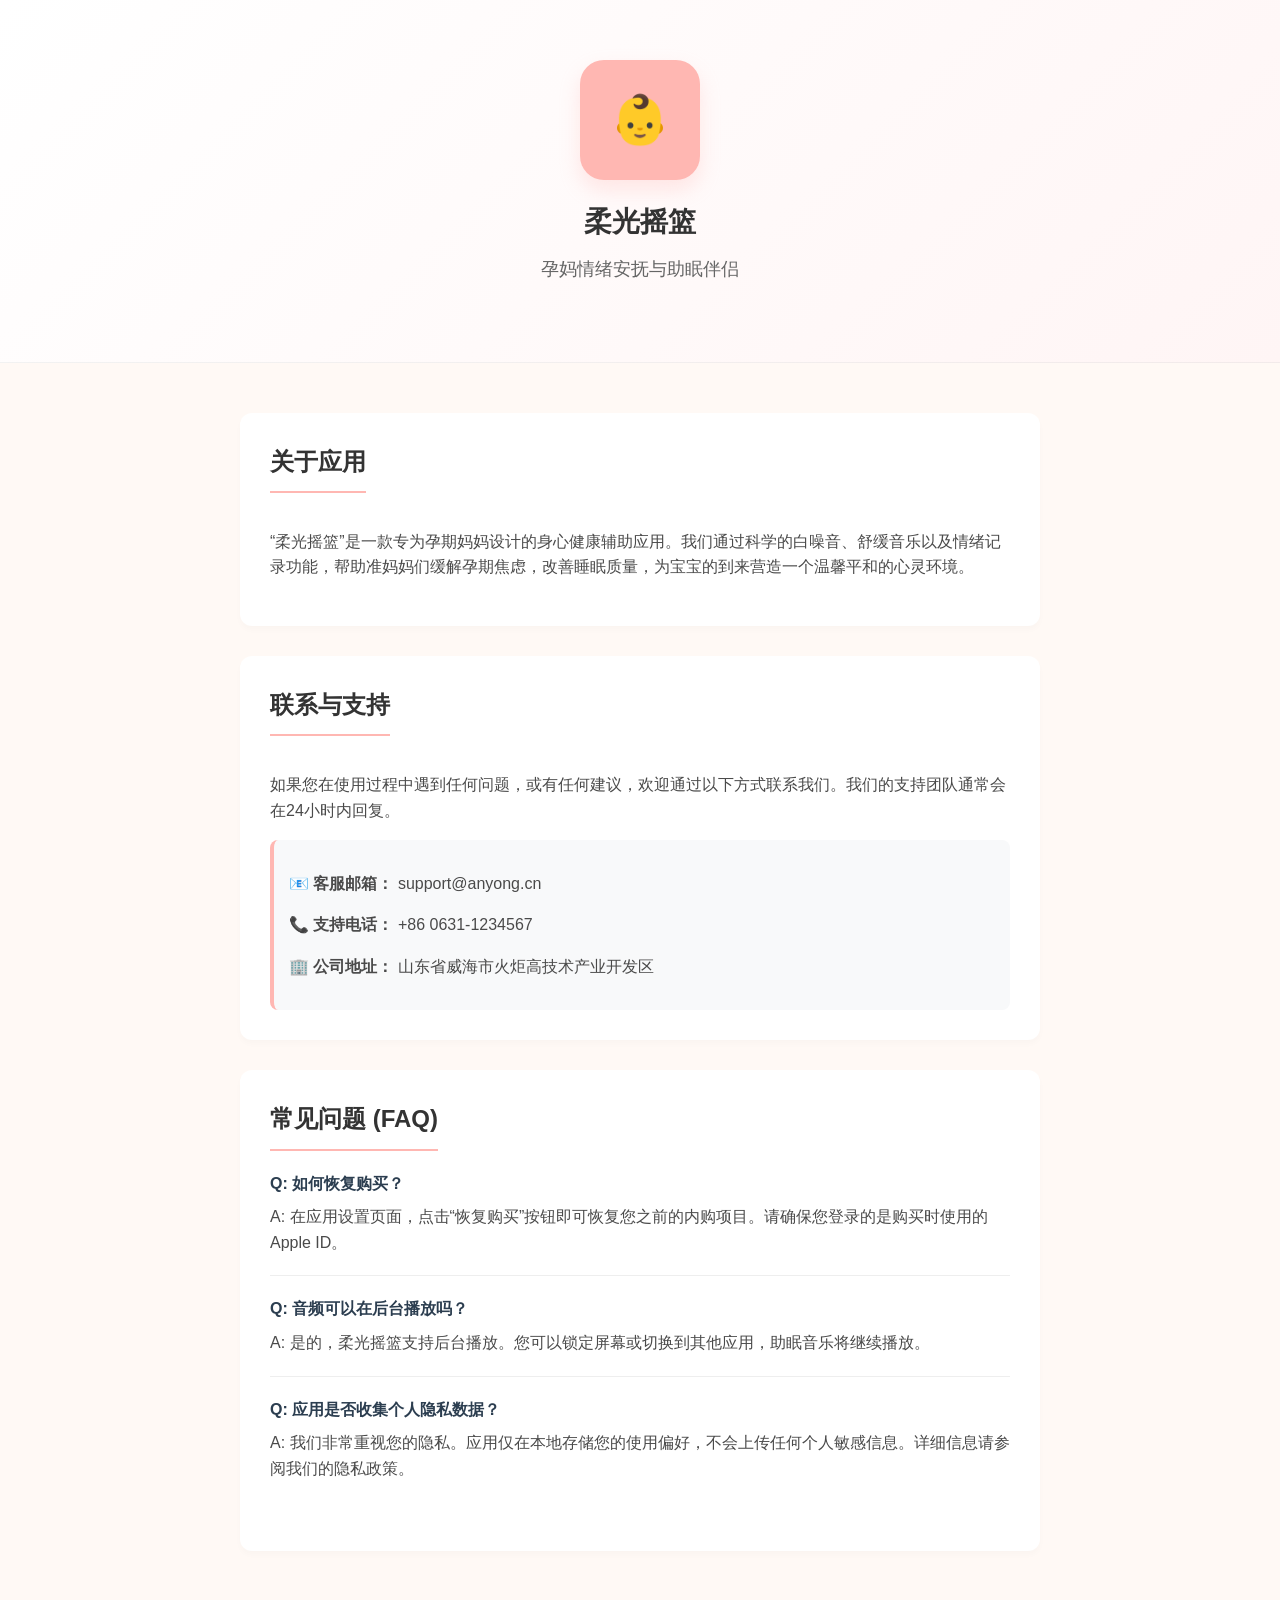
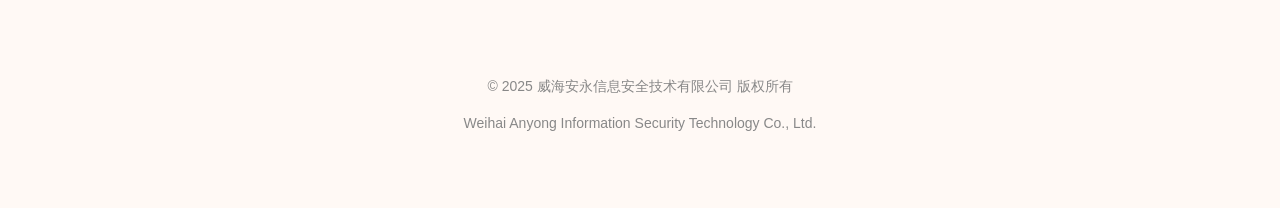
==== website/moments/index.html @ 483d58cd "feat: 增加柔光摇篮说明" ====
<!DOCTYPE html>
<html lang="zh-CN">

<head>
    <meta charset="UTF-8">
    <meta name="viewport" content="width=device-width, initial-scale=1.0">
    <meta name="description" content="柔光摇篮-孕妈情绪安抚与助眠伴侣 - 官方支持页面。提供应用介绍、使用帮助、常见问题解答及联系方式。">
    <meta name="keywords" content="柔光摇篮, 孕妈, 情绪安抚, 助眠, iOS应用, 支持">
    <title>柔光摇篮 - 应用支持</title>
    <style>
        :root {
            --primary-color: #FFB7B2;
            /* Soft pink */
            --secondary-color: #FFDAC1;
            /* Soft peach */
            --text-color: #4A4A4A;
            --bg-color: #FFF9F5;
            --white: #ffffff;
        }

        body {
            font-family: -apple-system, BlinkMacSystemFont, "Segoe UI", Roboto, Helvetica, Arial, sans-serif;
            line-height: 1.6;
            color: var(--text-color);
            background-color: var(--bg-color);
            margin: 0;
            padding: 0;
        }

        .container {
            max-width: 800px;
            margin: 0 auto;
            padding: 20px;
        }

        header {
            text-align: center;
            padding: 40px 0;
            background: linear-gradient(135deg, #fff 0%, #fff5f5 100%);
            border-bottom: 1px solid rgba(0, 0, 0, 0.05);
        }

        .app-icon {
            width: 120px;
            height: 120px;
            background-color: var(--primary-color);
            border-radius: 24px;
            margin: 0 auto 20px;
            display: flex;
            align-items: center;
            justify-content: center;
            color: white;
            font-size: 48px;
            box-shadow: 0 10px 20px rgba(255, 183, 178, 0.3);
        }

        h1 {
            margin: 0;
            font-size: 28px;
            color: #333;
        }

        .subtitle {
            color: #666;
            margin-top: 10px;
            font-size: 18px;
        }

        section {
            background: var(--white);
            border-radius: 12px;
            padding: 30px;
            margin: 30px 0;
            box-shadow: 0 4px 6px rgba(0, 0, 0, 0.02);
        }

        h2 {
            color: #333;
            border-bottom: 2px solid var(--primary-color);
            padding-bottom: 10px;
            margin-top: 0;
            display: inline-block;
        }

        .contact-info {
            background-color: #f8f9fa;
            padding: 15px;
            border-radius: 8px;
            border-left: 4px solid var(--primary-color);
        }

        .faq-item {
            margin-bottom: 20px;
            border-bottom: 1px solid #eee;
            padding-bottom: 20px;
        }

        .faq-item:last-child {
            border-bottom: none;
        }

        .question {
            font-weight: bold;
            color: #2c3e50;
            margin-bottom: 8px;
        }

        footer {
            text-align: center;
            padding: 40px 0;
            color: #888;
            font-size: 14px;
        }

        @media (max-width: 600px) {
            .container {
                padding: 15px;
            }

            section {
                padding: 20px;
            }
        }
    </style>
</head>

<body>

    <header>
        <div class="container">
            <div class="app-icon">
                <span>👶</span>
            </div>
            <h1>柔光摇篮</h1>
            <p class="subtitle">孕妈情绪安抚与助眠伴侣</p>
        </div>
    </header>

    <div class="container">
        <section id="about">
            <h2>关于应用</h2>
            <p>“柔光摇篮”是一款专为孕期妈妈设计的身心健康辅助应用。我们通过科学的白噪音、舒缓音乐以及情绪记录功能，帮助准妈妈们缓解孕期焦虑，改善睡眠质量，为宝宝的到来营造一个温馨平和的心灵环境。</p>
        </section>

        <section id="contact">
            <h2>联系与支持</h2>
            <p>如果您在使用过程中遇到任何问题，或有任何建议，欢迎通过以下方式联系我们。我们的支持团队通常会在24小时内回复。</p>
            <div class="contact-info">
                <p><strong>📧 客服邮箱：</strong> support@anyong.cn</p>
                <p><strong>📞 支持电话：</strong> +86 0631-1234567</p>
                <p><strong>🏢 公司地址：</strong> 山东省威海市火炬高技术产业开发区</p>
            </div>
        </section>

        <section id="faq">
            <h2>常见问题 (FAQ)</h2>

            <div class="faq-item">
                <div class="question">Q: 如何恢复购买？</div>
                <div class="answer">A: 在应用设置页面，点击“恢复购买”按钮即可恢复您之前的内购项目。请确保您登录的是购买时使用的Apple ID。</div>
            </div>

            <div class="faq-item">
                <div class="question">Q: 音频可以在后台播放吗？</div>
                <div class="answer">A: 是的，柔光摇篮支持后台播放。您可以锁定屏幕或切换到其他应用，助眠音乐将继续播放。</div>
            </div>

            <div class="faq-item">
                <div class="question">Q: 应用是否收集个人隐私数据？</div>
                <div class="answer">A: 我们非常重视您的隐私。应用仅在本地存储您的使用偏好，不会上传任何个人敏感信息。详细信息请参阅我们的隐私政策。</div>
            </div>
        </section>
    </div>

    <footer>
        <div class="container">
            <p>&copy; 2025 威海安永信息安全技术有限公司 版权所有</p>
            <p>Weihai Anyong Information Security Technology Co., Ltd.</p>
        </div>
    </footer>

</body>

</html>
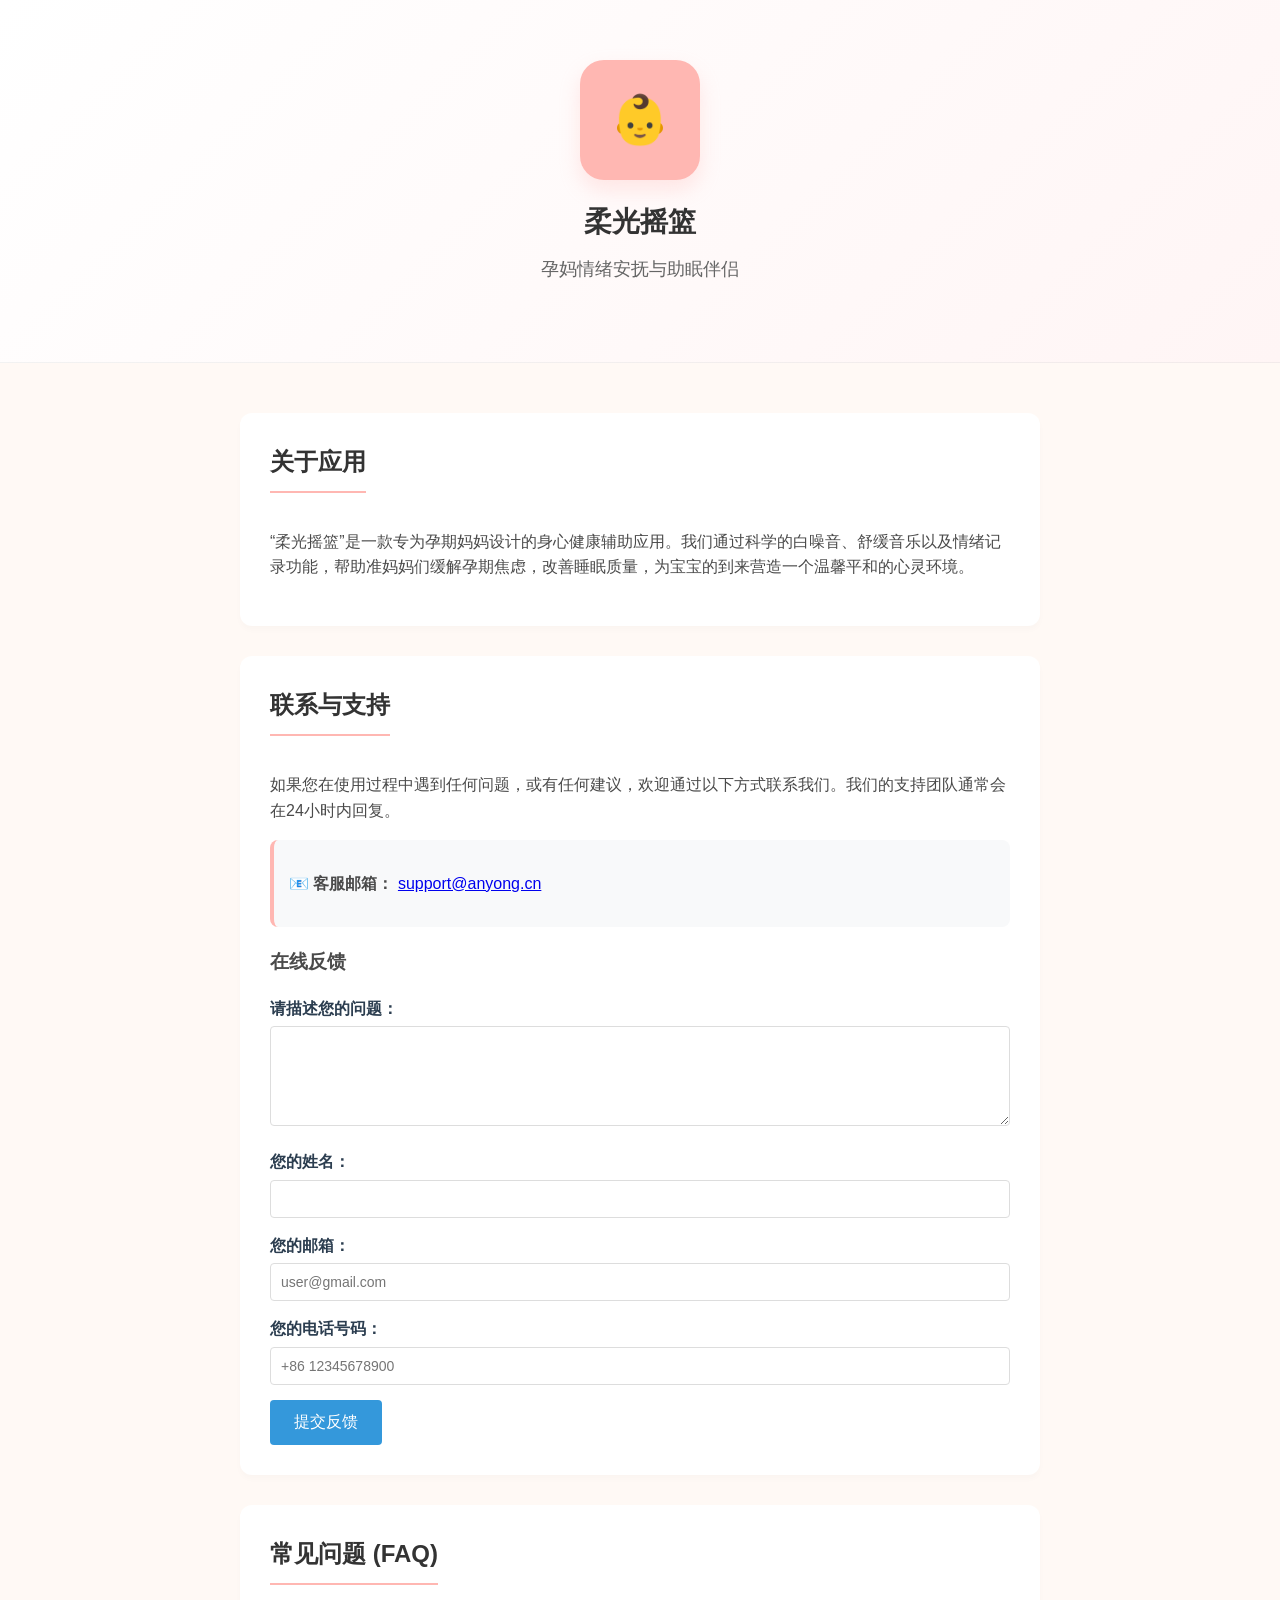
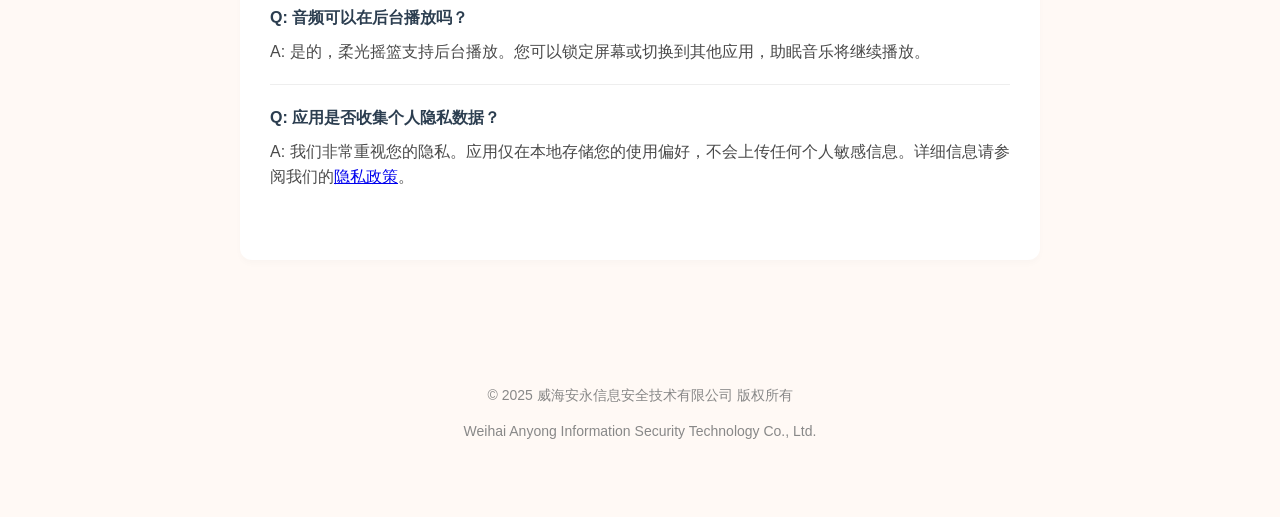
==== commit df0bfd1c: "fix" ====
--- a/website/moments/index.html
+++ b/website/moments/index.html
@@ -89,6 +89,52 @@
             border-left: 4px solid var(--primary-color);
         }
 
+        .feedback-form {
+            margin-top: 20px;
+        }
+
+        .form-group {
+            margin-bottom: 15px;
+        }
+
+        .form-group label {
+            display: block;
+            margin-bottom: 5px;
+            font-weight: bold;
+            color: #2c3e50;
+        }
+
+        .form-group input,
+        .form-group textarea {
+            width: 100%;
+            padding: 10px;
+            border: 1px solid #ddd;
+            border-radius: 4px;
+            box-sizing: border-box;
+            font-size: 14px;
+        }
+
+        .form-group textarea {
+            height: 100px;
+            resize: vertical;
+        }
+
+
+        .submit-btn {
+            background-color: #3498db;
+            color: white;
+            border: none;
+            padding: 12px 24px;
+            border-radius: 4px;
+            font-size: 16px;
+            cursor: pointer;
+            transition: background-color 0.2s;
+        }
+
+        .submit-btn:hover {
+            background-color: #2980b9;
+        }
+
         .faq-item {
             margin-bottom: 20px;
             border-bottom: 1px solid #eee;
@@ -146,19 +192,45 @@
             <h2>联系与支持</h2>
             <p>如果您在使用过程中遇到任何问题，或有任何建议，欢迎通过以下方式联系我们。我们的支持团队通常会在24小时内回复。</p>
             <div class="contact-info">
-                <p><strong>📧 客服邮箱：</strong> support@anyong.cn</p>
-                <p><strong>📞 支持电话：</strong> +86 0631-1234567</p>
-                <p><strong>🏢 公司地址：</strong> 山东省威海市火炬高技术产业开发区</p>
+                <p><strong>📧 客服邮箱：</strong> <a href="mailto:support@anyong.cn">support@anyong.cn</a></p>
+            </div>
+
+            <div class="feedback-form">
+                <h3>在线反馈</h3>
+                <form id="feedbackForm" action="mailto:support@anyong.cn" method="post" enctype="text/plain">
+                    <div class="form-group">
+                        <label for="problem">请描述您的问题：</label>
+                        <textarea id="problem" name="problem" required></textarea>
+                    </div>
+                    <div class="form-group">
+                        <label for="name">您的姓名：</label>
+                        <input type="text" id="name" name="name">
+                    </div>
+                    <div class="form-group">
+                        <label for="email">您的邮箱：</label>
+                        <input type="email" id="email" name="email" placeholder="user@gmail.com" required>
+                    </div>
+                    <div class="form-group">
+                        <label for="phone">您的电话号码：</label>
+                        <input type="tel" id="phone" name="phone" placeholder="+86 12345678900">
+                    </div>
+
+                    <button type="submit" class="submit-btn">提交反馈</button>
+                </form>
+
+                <script>
+                    document.getElementById('feedbackForm').addEventListener('submit', function(e) {
+                        setTimeout(function() {
+                            alert('反馈成功！感谢您的意见。');
+                            document.getElementById('feedbackForm').reset();
+                        }, 500);
+                    });
+                </script>
             </div>
         </section>
 
         <section id="faq">
             <h2>常见问题 (FAQ)</h2>
-
-            <div class="faq-item">
-                <div class="question">Q: 如何恢复购买？</div>
-                <div class="answer">A: 在应用设置页面，点击“恢复购买”按钮即可恢复您之前的内购项目。请确保您登录的是购买时使用的Apple ID。</div>
-            </div>
 
             <div class="faq-item">
                 <div class="question">Q: 音频可以在后台播放吗？</div>
@@ -167,7 +239,7 @@
 
             <div class="faq-item">
                 <div class="question">Q: 应用是否收集个人隐私数据？</div>
-                <div class="answer">A: 我们非常重视您的隐私。应用仅在本地存储您的使用偏好，不会上传任何个人敏感信息。详细信息请参阅我们的隐私政策。</div>
+                <div class="answer">A: 我们非常重视您的隐私。应用仅在本地存储您的使用偏好，不会上传任何个人敏感信息。详细信息请参阅我们的<a href="/moments/policy">隐私政策</a>。</div>
             </div>
         </section>
     </div>
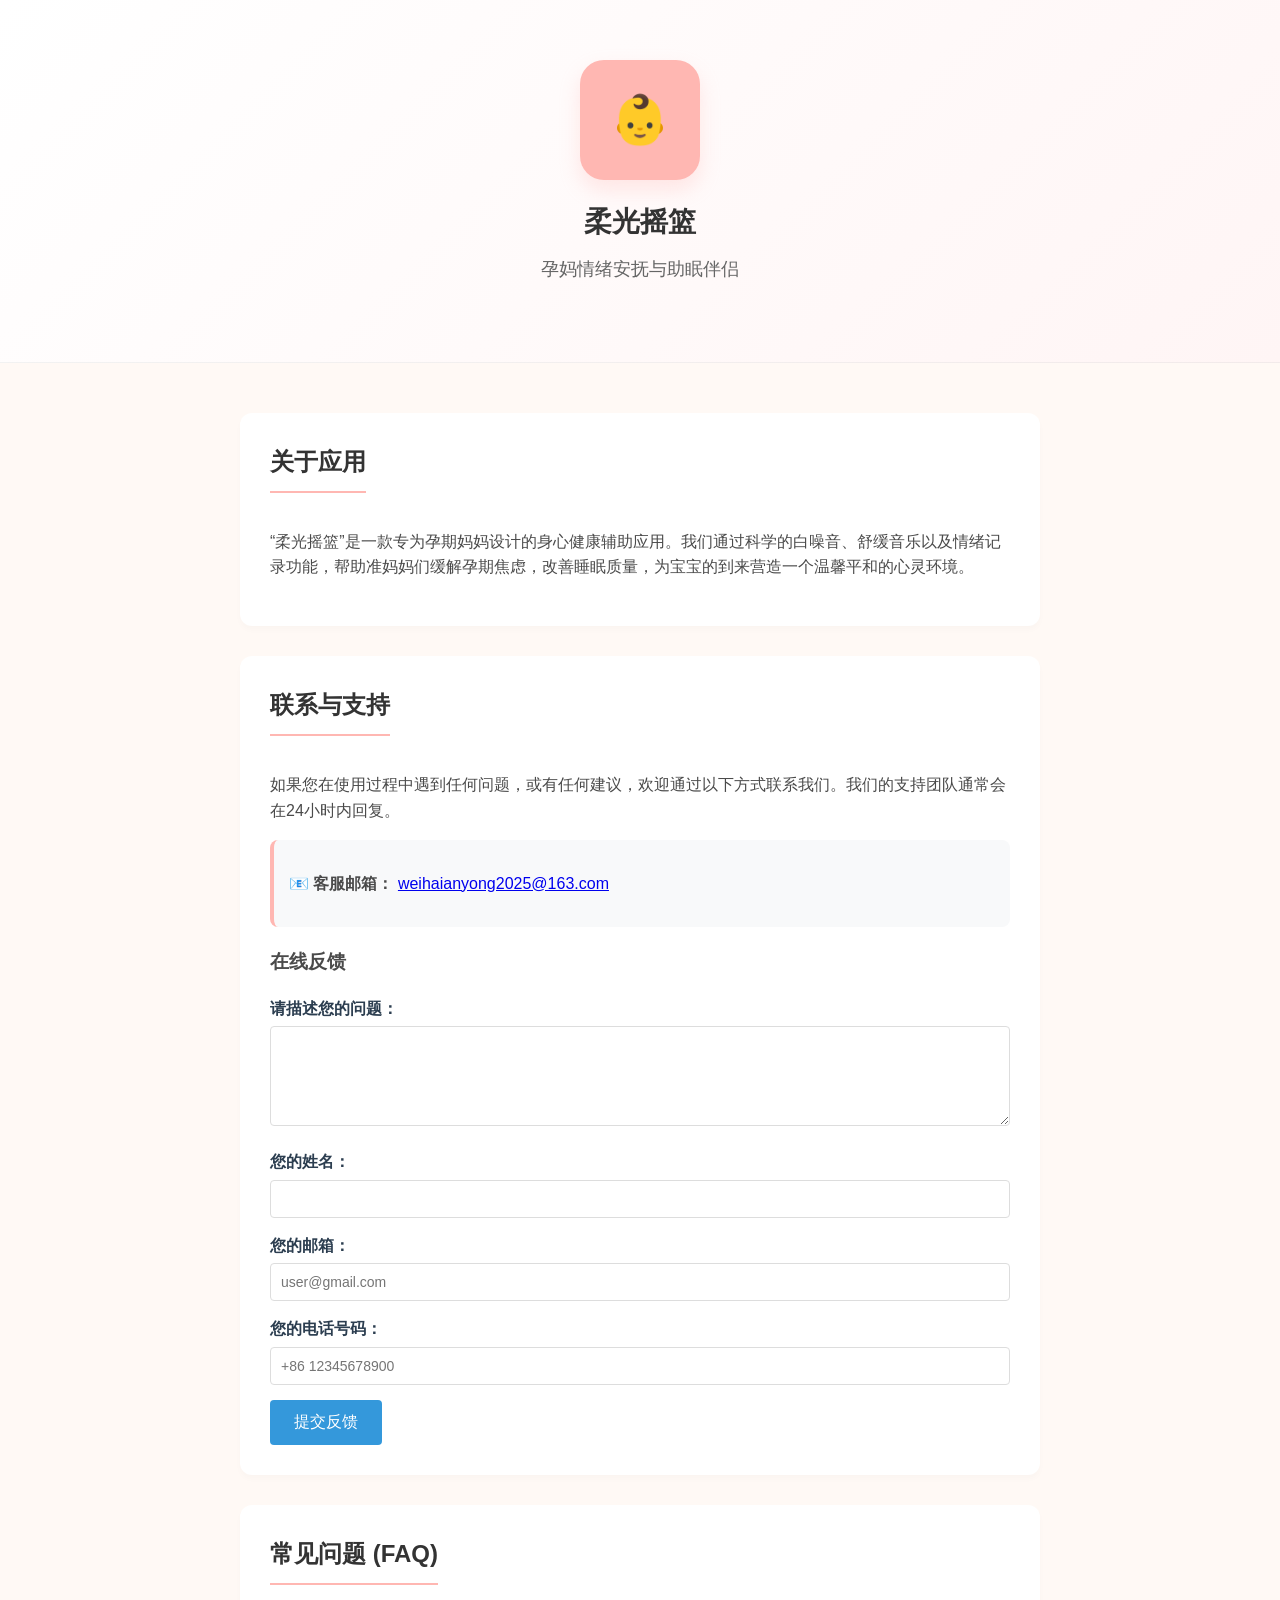
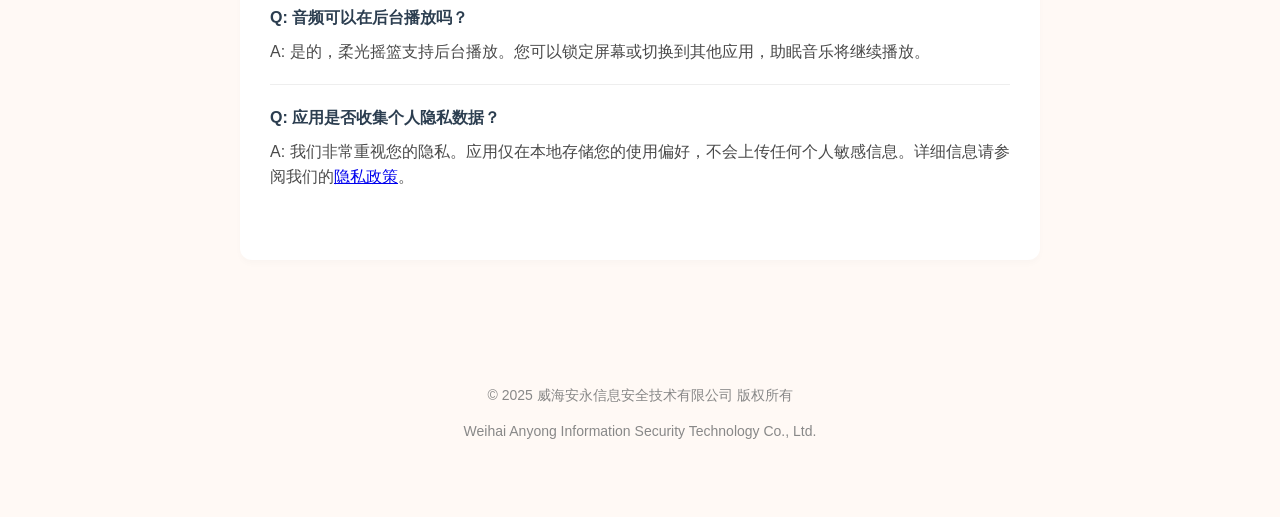
==== commit 2be75981: "fix" ====
--- a/website/moments/index.html
+++ b/website/moments/index.html
@@ -192,12 +192,12 @@
             <h2>联系与支持</h2>
             <p>如果您在使用过程中遇到任何问题，或有任何建议，欢迎通过以下方式联系我们。我们的支持团队通常会在24小时内回复。</p>
             <div class="contact-info">
-                <p><strong>📧 客服邮箱：</strong> <a href="mailto:support@anyong.cn">support@anyong.cn</a></p>
+                <p><strong>📧 客服邮箱：</strong> <a href="mailto:weihaianyong2025@163.com">weihaianyong2025@163.com</a></p>
             </div>
 
             <div class="feedback-form">
                 <h3>在线反馈</h3>
-                <form id="feedbackForm" action="mailto:support@anyong.cn" method="post" enctype="text/plain">
+                <form id="feedbackForm" action="mailto:weihaianyong2025@163.com" method="post" enctype="text/plain">
                     <div class="form-group">
                         <label for="problem">请描述您的问题：</label>
                         <textarea id="problem" name="problem" required></textarea>
